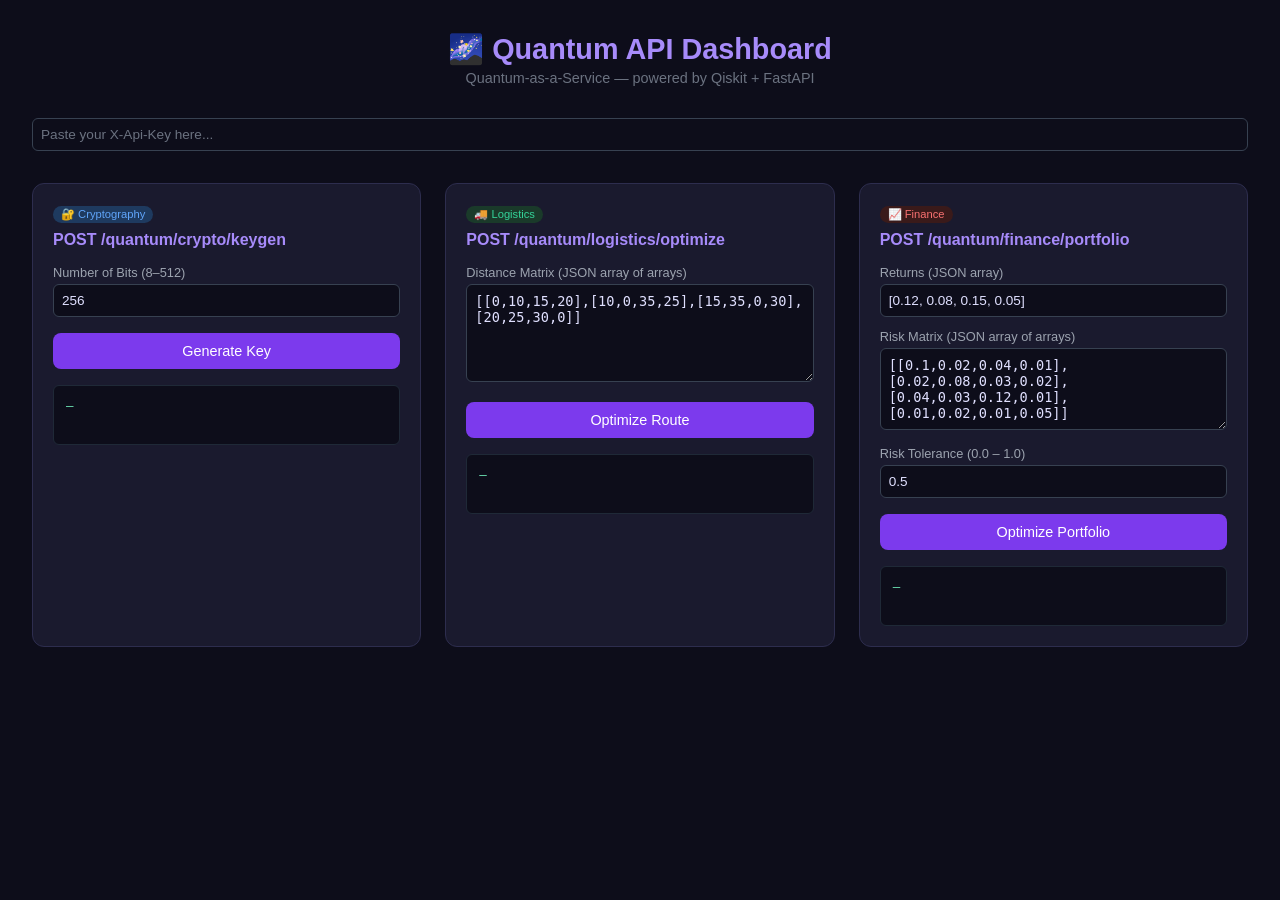
==== frontend/index.html @ 2da03dc3 "Initial commit: Quantum-as-a-Service API" ====
<!DOCTYPE html>
<html lang="en">
<head>
  <meta charset="UTF-8" />
  <meta name="viewport" content="width=device-width, initial-scale=1.0"/>
  <title>Quantum API Dashboard</title>
  <style>
    * { box-sizing: border-box; margin: 0; padding: 0; }
    body { font-family: 'Segoe UI', sans-serif; background: #0d0d1a; color: #e0e0ff; min-height: 100vh; padding: 2rem; }
    h1 { text-align: center; color: #a78bfa; margin-bottom: 0.25rem; font-size: 1.8rem; }
    p.subtitle { text-align: center; color: #6b7280; margin-bottom: 2rem; font-size: 0.9rem; }
    .api-bar { display: flex; gap: 0.5rem; margin-bottom: 2rem; }
    .api-bar input { flex: 1; padding: 0.6rem 1rem; border-radius: 8px; border: 1px solid #374151; background: #1a1a2e; color: #e0e0ff; font-size: 0.9rem; }
    .api-bar input::placeholder { color: #6b7280; }
    .grid { display: grid; grid-template-columns: repeat(auto-fit, minmax(300px, 1fr)); gap: 1.5rem; }
    .card { background: #1a1a2e; border: 1px solid #2d2d4e; border-radius: 12px; padding: 1.25rem; }
    .card h2 { font-size: 1rem; color: #a78bfa; margin-bottom: 1rem; }
    label { display: block; font-size: 0.8rem; color: #9ca3af; margin-bottom: 0.25rem; margin-top: 0.75rem; }
    input[type="number"], input[type="text"], textarea { width: 100%; padding: 0.5rem; border-radius: 6px; border: 1px solid #374151; background: #0d0d1a; color: #e0e0ff; font-size: 0.85rem; }
    textarea { resize: vertical; font-family: monospace; }
    button { margin-top: 1rem; width: 100%; padding: 0.6rem; border-radius: 8px; border: none; background: #7c3aed; color: white; font-size: 0.9rem; cursor: pointer; transition: background 0.2s; }
    button:hover { background: #6d28d9; }
    button:disabled { background: #374151; cursor: not-allowed; }
    .result { margin-top: 1rem; background: #0d0d1a; border-radius: 6px; padding: 0.75rem; font-family: monospace; font-size: 0.78rem; color: #6ee7b7; white-space: pre-wrap; word-break: break-all; min-height: 60px; border: 1px solid #1f2937; }
    .error { color: #f87171; }
    .tag { display: inline-block; font-size: 0.7rem; padding: 0.15rem 0.5rem; border-radius: 999px; margin-bottom: 0.5rem; }
    .tag-crypto { background: #1e3a5f; color: #60a5fa; }
    .tag-logistics { background: #1a3a2a; color: #34d399; }
    .tag-finance { background: #3a1a1a; color: #f87171; }
  </style>
</head>
<body>
  <h1>🌌 Quantum API Dashboard</h1>
  <p class="subtitle">Quantum-as-a-Service — powered by Qiskit + FastAPI</p>

  <div class="api-bar">
    <input id="apiKey" type="text" placeholder="Paste your X-Api-Key here..." />
  </div>

  <div class="grid">

    <!-- Crypto -->
    <div class="card">
      <span class="tag tag-crypto">🔐 Cryptography</span>
      <h2>POST /quantum/crypto/keygen</h2>
      <label>Number of Bits (8–512)</label>
      <input id="numBits" type="number" value="256" min="8" max="512" step="8" />
      <button onclick="keygen(event)">Generate Key</button>
      <div class="result" id="keygenResult">—</div>
    </div>

    <!-- Logistics -->
    <div class="card">
      <span class="tag tag-logistics">🚚 Logistics</span>
      <h2>POST /quantum/logistics/optimize</h2>
      <label>Distance Matrix (JSON array of arrays)</label>
      <textarea id="distances" rows="5">[[0,10,15,20],[10,0,35,25],[15,35,0,30],[20,25,30,0]]</textarea>
      <button onclick="optimize(event)">Optimize Route</button>
      <div class="result" id="logisticsResult">—</div>
    </div>

    <!-- Finance -->
    <div class="card">
      <span class="tag tag-finance">📈 Finance</span>
      <h2>POST /quantum/finance/portfolio</h2>
      <label>Returns (JSON array)</label>
      <input id="returns" type="text" value="[0.12, 0.08, 0.15, 0.05]" />
      <label>Risk Matrix (JSON array of arrays)</label>
      <textarea id="riskMatrix" rows="4">[[0.1,0.02,0.04,0.01],[0.02,0.08,0.03,0.02],[0.04,0.03,0.12,0.01],[0.01,0.02,0.01,0.05]]</textarea>
      <label>Risk Tolerance (0.0 – 1.0)</label>
      <input id="riskTolerance" type="number" value="0.5" min="0" max="1" step="0.1" />
      <button onclick="portfolio(event)">Optimize Portfolio</button>
      <div class="result" id="financeResult">—</div>
    </div>

  </div>

  <script>
    const BASE = 'http://127.0.0.1:8000';

    function getKey() {
      const k = document.getElementById('apiKey').value.trim();
      if (!k) { alert('Paste your X-Api-Key first.'); return null; }
      return k;
    }

    function show(id, data, isError = false) {
      const el = document.getElementById(id);
      el.textContent = JSON.stringify(data, null, 2);
      el.className = 'result' + (isError ? ' error' : '');
    }

    async function call(endpoint, body, resultId, btn) {
      const key = getKey(); if (!key) return;
      btn.disabled = true;
      try {
        const res = await fetch(BASE + endpoint, {
          method: 'POST',
          headers: { 'Content-Type': 'application/json', 'X-Api-Key': key },
          body: JSON.stringify(body)
        });
        const data = await res.json();
        show(resultId, data, !res.ok);
      } catch (e) {
        show(resultId, { error: e.message }, true);
      } finally { btn.disabled = false; }
    }

    function keygen(e) {
      call('/quantum/crypto/keygen', { num_bits: parseInt(document.getElementById('numBits').value) }, 'keygenResult', e.target);
    }

    function optimize(e) {
      try {
        call('/quantum/logistics/optimize', { distances: JSON.parse(document.getElementById('distances').value) }, 'logisticsResult', e.target);
      } catch { show('logisticsResult', { error: 'Invalid JSON in distance matrix.' }, true); }
    }

    function portfolio(e) {
      try {
        call('/quantum/finance/portfolio', {
          returns: JSON.parse(document.getElementById('returns').value),
          risk_matrix: JSON.parse(document.getElementById('riskMatrix').value),
          risk_tolerance: parseFloat(document.getElementById('riskTolerance').value)
        }, 'financeResult', e.target);
      } catch { show('financeResult', { error: 'Invalid JSON input.' }, true); }
    }
  </script>
</body>
</html>
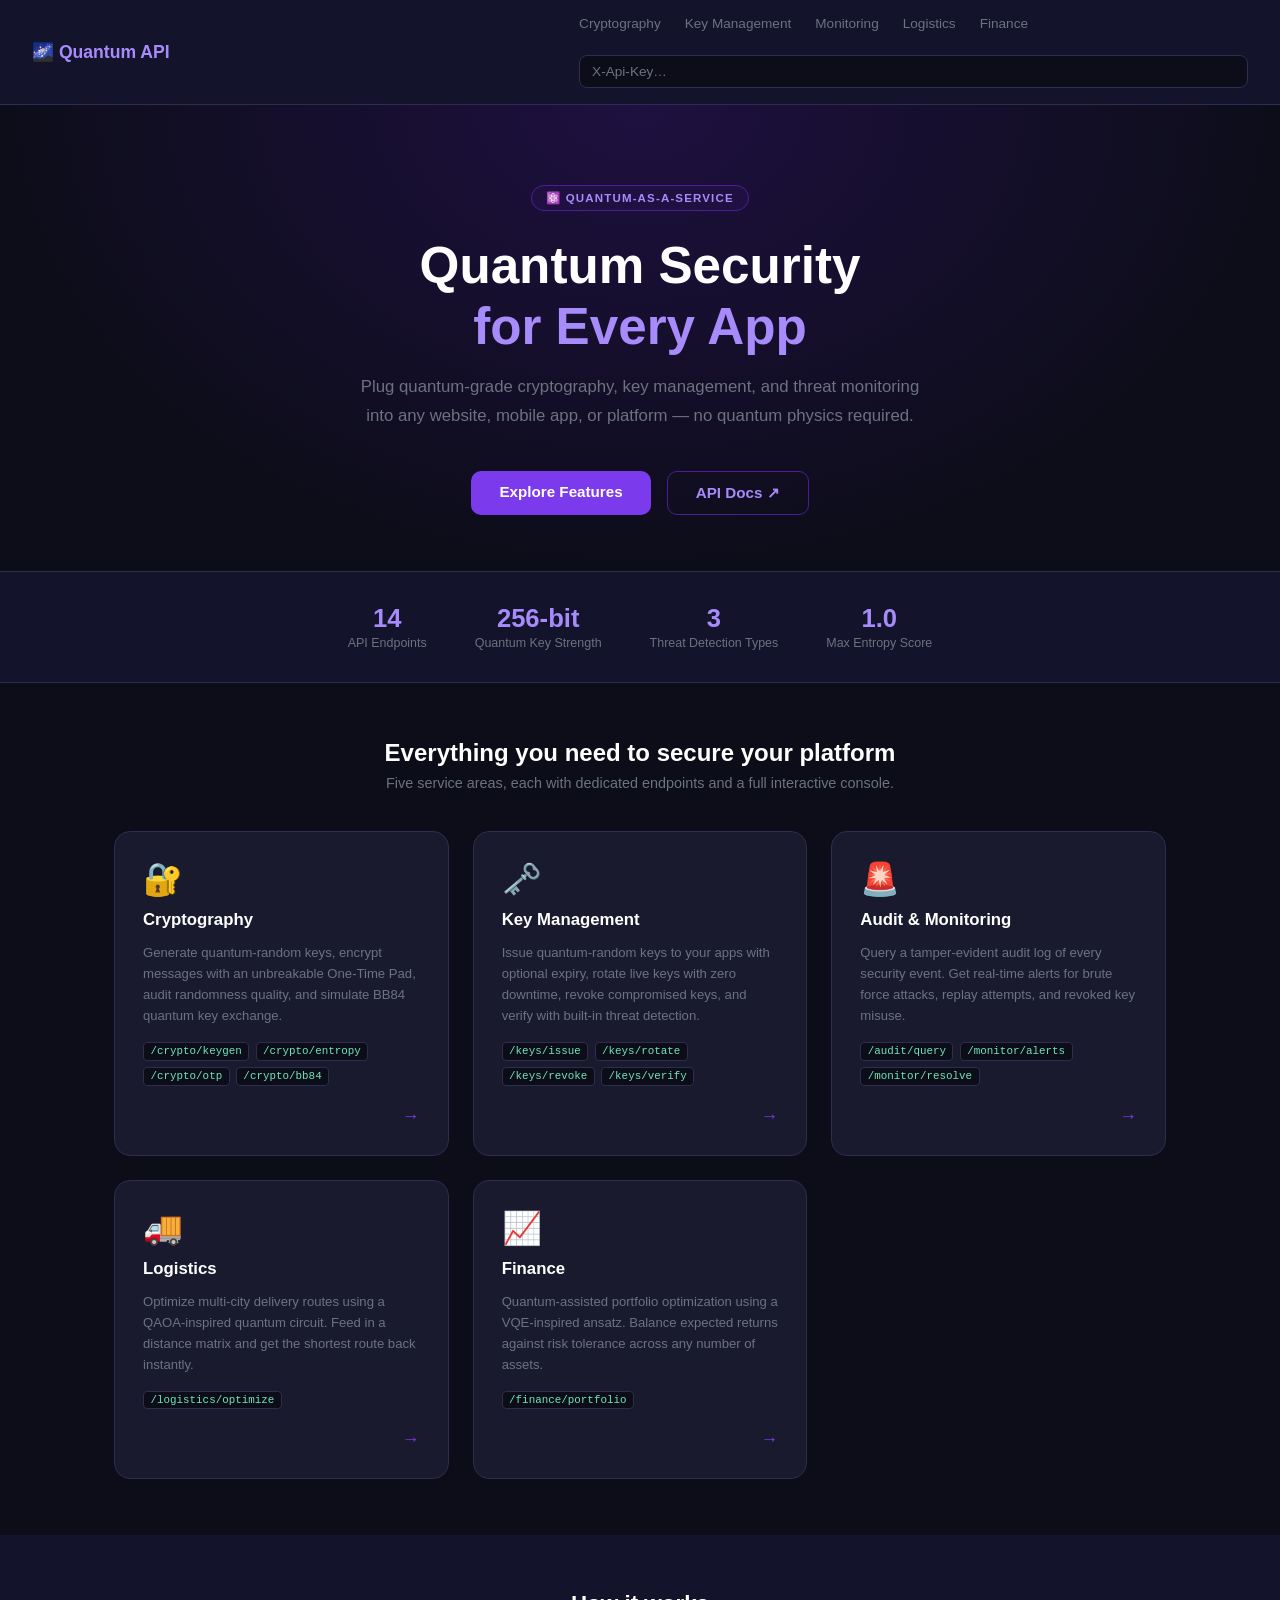
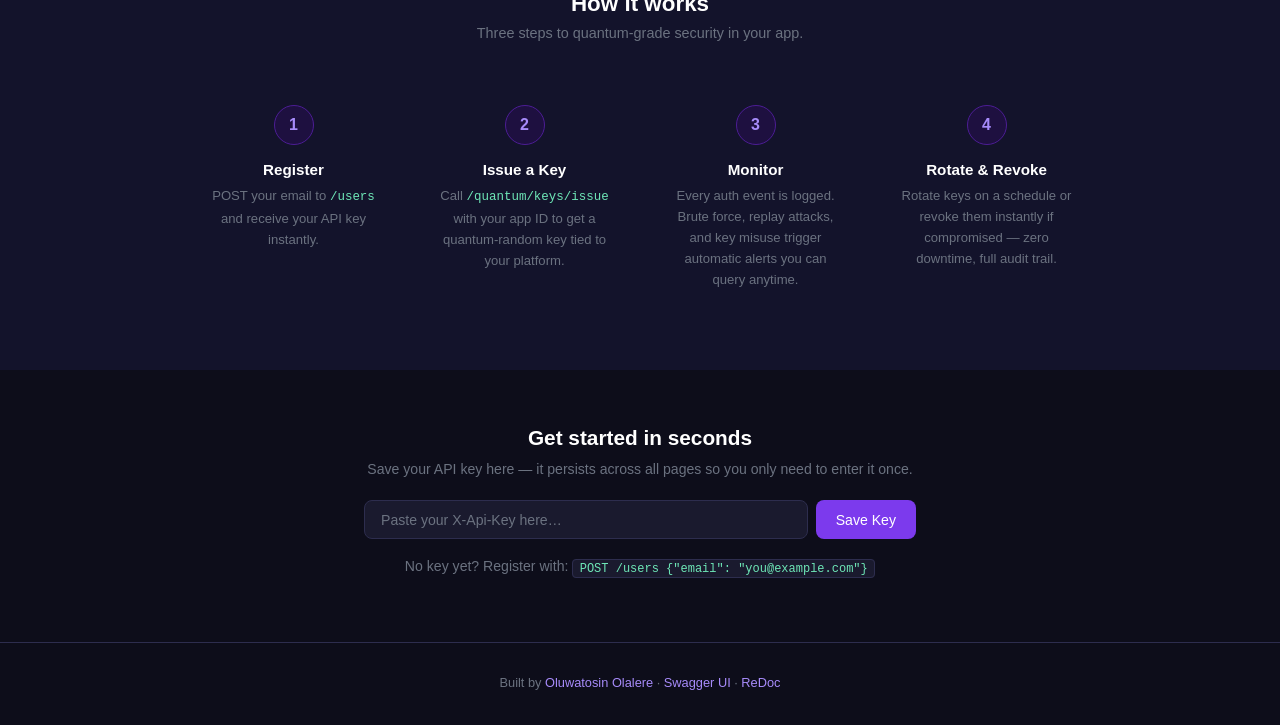
==== commit 3d211b73: "feat: cybersecurity layer, key management, threat monitoring, multi-page frontend, algorithm docs" ====
--- a/frontend/index.html
+++ b/frontend/index.html
@@ -3,128 +3,342 @@
 <head>
   <meta charset="UTF-8" />
   <meta name="viewport" content="width=device-width, initial-scale=1.0"/>
-  <title>Quantum API Dashboard</title>
+  <title>Quantum API — QaaS Platform</title>
+  <link rel="stylesheet" href="shared.css" />
   <style>
-    * { box-sizing: border-box; margin: 0; padding: 0; }
-    body { font-family: 'Segoe UI', sans-serif; background: #0d0d1a; color: #e0e0ff; min-height: 100vh; padding: 2rem; }
-    h1 { text-align: center; color: #a78bfa; margin-bottom: 0.25rem; font-size: 1.8rem; }
-    p.subtitle { text-align: center; color: #6b7280; margin-bottom: 2rem; font-size: 0.9rem; }
-    .api-bar { display: flex; gap: 0.5rem; margin-bottom: 2rem; }
-    .api-bar input { flex: 1; padding: 0.6rem 1rem; border-radius: 8px; border: 1px solid #374151; background: #1a1a2e; color: #e0e0ff; font-size: 0.9rem; }
-    .api-bar input::placeholder { color: #6b7280; }
-    .grid { display: grid; grid-template-columns: repeat(auto-fit, minmax(300px, 1fr)); gap: 1.5rem; }
-    .card { background: #1a1a2e; border: 1px solid #2d2d4e; border-radius: 12px; padding: 1.25rem; }
-    .card h2 { font-size: 1rem; color: #a78bfa; margin-bottom: 1rem; }
-    label { display: block; font-size: 0.8rem; color: #9ca3af; margin-bottom: 0.25rem; margin-top: 0.75rem; }
-    input[type="number"], input[type="text"], textarea { width: 100%; padding: 0.5rem; border-radius: 6px; border: 1px solid #374151; background: #0d0d1a; color: #e0e0ff; font-size: 0.85rem; }
-    textarea { resize: vertical; font-family: monospace; }
-    button { margin-top: 1rem; width: 100%; padding: 0.6rem; border-radius: 8px; border: none; background: #7c3aed; color: white; font-size: 0.9rem; cursor: pointer; transition: background 0.2s; }
-    button:hover { background: #6d28d9; }
-    button:disabled { background: #374151; cursor: not-allowed; }
-    .result { margin-top: 1rem; background: #0d0d1a; border-radius: 6px; padding: 0.75rem; font-family: monospace; font-size: 0.78rem; color: #6ee7b7; white-space: pre-wrap; word-break: break-all; min-height: 60px; border: 1px solid #1f2937; }
-    .error { color: #f87171; }
-    .tag { display: inline-block; font-size: 0.7rem; padding: 0.15rem 0.5rem; border-radius: 999px; margin-bottom: 0.5rem; }
-    .tag-crypto { background: #1e3a5f; color: #60a5fa; }
-    .tag-logistics { background: #1a3a2a; color: #34d399; }
-    .tag-finance { background: #3a1a1a; color: #f87171; }
+    /* ── HERO ── */
+    .hero {
+      text-align: center;
+      padding: 5rem 1.5rem 3.5rem;
+      background: radial-gradient(ellipse at 50% 0%, #1e1040 0%, var(--bg) 70%);
+    }
+    .hero-badge {
+      display: inline-block;
+      font-size: 0.72rem;
+      font-weight: 600;
+      letter-spacing: 0.1em;
+      text-transform: uppercase;
+      background: #1e1040;
+      border: 1px solid #4c1d95;
+      color: #a78bfa;
+      padding: 0.3rem 0.9rem;
+      border-radius: 999px;
+      margin-bottom: 1.5rem;
+    }
+    .hero h1 {
+      font-size: clamp(2rem, 5vw, 3.2rem);
+      color: #fff;
+      line-height: 1.2;
+      margin-bottom: 1rem;
+    }
+    .hero h1 span { color: #a78bfa; }
+    .hero p {
+      color: var(--muted);
+      font-size: 1.05rem;
+      max-width: 560px;
+      margin: 0 auto 2.5rem;
+      line-height: 1.7;
+    }
+    .hero-actions { display: flex; gap: 1rem; justify-content: center; flex-wrap: wrap; }
+    .btn-hero {
+      padding: 0.75rem 1.75rem;
+      border-radius: 10px;
+      font-size: 0.95rem;
+      font-weight: 600;
+      cursor: pointer;
+      text-decoration: none;
+      transition: all 0.2s;
+      border: none;
+    }
+    .btn-hero-primary { background: var(--purple); color: #fff; }
+    .btn-hero-primary:hover { background: var(--purple-h); transform: translateY(-1px); }
+    .btn-hero-outline { background: transparent; color: #a78bfa; border: 1px solid #4c1d95; }
+    .btn-hero-outline:hover { background: #1e1040; }
+
+    /* ── STATS BAR ── */
+    .stats {
+      display: flex;
+      justify-content: center;
+      gap: 3rem;
+      flex-wrap: wrap;
+      padding: 2rem 1.5rem;
+      border-top: 1px solid var(--border);
+      border-bottom: 1px solid var(--border);
+      background: var(--surface);
+    }
+    .stat-item { text-align: center; }
+    .stat-item .num { font-size: 1.6rem; font-weight: 700; color: #a78bfa; }
+    .stat-item .lbl { font-size: 0.78rem; color: var(--muted); margin-top: 0.2rem; }
+
+    /* ── SERVICES GRID ── */
+    .services { max-width: 1100px; margin: 0 auto; padding: 3.5rem 1.5rem; }
+    .services > h2 { text-align: center; font-size: 1.5rem; color: #fff; margin-bottom: 0.5rem; }
+    .services > p  { text-align: center; color: var(--muted); font-size: 0.9rem; margin-bottom: 2.5rem; }
+    .service-grid  { display: grid; grid-template-columns: repeat(auto-fit, minmax(280px, 1fr)); gap: 1.5rem; }
+
+    .service-card {
+      background: var(--card);
+      border: 1px solid var(--border);
+      border-radius: 16px;
+      padding: 1.75rem;
+      text-decoration: none;
+      color: inherit;
+      display: flex;
+      flex-direction: column;
+      gap: 0.75rem;
+      transition: border-color 0.2s, transform 0.2s, box-shadow 0.2s;
+      position: relative;
+      overflow: hidden;
+    }
+    .service-card::before {
+      content: '';
+      position: absolute;
+      inset: 0;
+      border-radius: 16px;
+      opacity: 0;
+      transition: opacity 0.2s;
+    }
+    .service-card:hover { transform: translateY(-3px); box-shadow: 0 8px 32px rgba(124,58,237,0.15); border-color: #4c1d95; }
+    .service-card:hover::before { opacity: 1; }
+
+    .service-icon { font-size: 2rem; }
+    .service-card h3 { font-size: 1.05rem; color: #fff; }
+    .service-card p  { font-size: 0.82rem; color: var(--muted); line-height: 1.6; flex: 1; }
+    .service-endpoints { display: flex; flex-wrap: wrap; gap: 0.4rem; margin-top: 0.25rem; }
+    .ep {
+      font-family: monospace;
+      font-size: 0.68rem;
+      background: var(--bg);
+      border: 1px solid var(--border);
+      border-radius: 4px;
+      padding: 0.15rem 0.4rem;
+      color: var(--green);
+    }
+    .service-arrow {
+      align-self: flex-end;
+      color: var(--purple);
+      font-size: 1.1rem;
+      margin-top: 0.5rem;
+    }
+
+    /* ── HOW IT WORKS ── */
+    .how { background: var(--surface); padding: 3.5rem 1.5rem; }
+    .how-inner { max-width: 900px; margin: 0 auto; }
+    .how h2 { text-align: center; font-size: 1.4rem; color: #fff; margin-bottom: 0.5rem; }
+    .how > .how-inner > p { text-align: center; color: var(--muted); font-size: 0.9rem; margin-bottom: 2.5rem; }
+    .steps { display: grid; grid-template-columns: repeat(auto-fit, minmax(200px, 1fr)); gap: 1.5rem; }
+    .step { text-align: center; padding: 1.5rem 1rem; }
+    .step-num {
+      width: 40px; height: 40px;
+      border-radius: 50%;
+      background: #1e1040;
+      border: 1px solid #4c1d95;
+      color: #a78bfa;
+      font-weight: 700;
+      font-size: 1rem;
+      display: flex; align-items: center; justify-content: center;
+      margin: 0 auto 1rem;
+    }
+    .step h4 { color: #fff; font-size: 0.95rem; margin-bottom: 0.4rem; }
+    .step p  { color: var(--muted); font-size: 0.82rem; line-height: 1.6; }
+
+    /* ── API KEY SECTION ── */
+    .apikey-section {
+      max-width: 600px;
+      margin: 3.5rem auto;
+      padding: 0 1.5rem;
+      text-align: center;
+    }
+    .apikey-section h2 { font-size: 1.3rem; color: #fff; margin-bottom: 0.5rem; }
+    .apikey-section p  { color: var(--muted); font-size: 0.88rem; margin-bottom: 1.25rem; line-height: 1.6; }
+    .apikey-row { display: flex; gap: 0.5rem; }
+    .apikey-row input {
+      flex: 1;
+      padding: 0.65rem 1rem;
+      border-radius: 8px;
+      border: 1px solid var(--border);
+      background: var(--card);
+      color: var(--text);
+      font-size: 0.88rem;
+    }
+    .apikey-row input::placeholder { color: var(--muted); }
+    .apikey-row button {
+      padding: 0.65rem 1.25rem;
+      border-radius: 8px;
+      border: none;
+      background: var(--purple);
+      color: #fff;
+      font-size: 0.88rem;
+      cursor: pointer;
+      white-space: nowrap;
+    }
+    .apikey-row button:hover { background: var(--purple-h); }
+    .register-hint {
+      margin-top: 1rem;
+      font-size: 0.78rem;
+      color: var(--muted);
+    }
+    .register-hint code {
+      background: var(--card);
+      border: 1px solid var(--border);
+      border-radius: 4px;
+      padding: 0.1rem 0.4rem;
+      font-size: 0.75rem;
+      color: var(--green);
+    }
   </style>
 </head>
 <body>
-  <h1>🌌 Quantum API Dashboard</h1>
-  <p class="subtitle">Quantum-as-a-Service — powered by Qiskit + FastAPI</p>
-
-  <div class="api-bar">
-    <input id="apiKey" type="text" placeholder="Paste your X-Api-Key here..." />
+
+  <nav>
+    <a class="logo" href="index.html">🌌 Quantum API</a>
+    <div class="nav-links">
+      <a href="crypto.html">Cryptography</a>
+      <a href="keys.html">Key Management</a>
+      <a href="monitor.html">Monitoring</a>
+      <a href="logistics.html">Logistics</a>
+      <a href="finance.html">Finance</a>
+      <input class="key-input" type="text" placeholder="X-Api-Key…" />
+    </div>
+  </nav>
+
+  <!-- HERO -->
+  <section class="hero">
+    <div class="hero-badge">⚛️ Quantum-as-a-Service</div>
+    <h1>Quantum Security<br/><span>for Every App</span></h1>
+    <p>Plug quantum-grade cryptography, key management, and threat monitoring into any website, mobile app, or platform — no quantum physics required.</p>
+    <div class="hero-actions">
+      <a class="btn-hero btn-hero-primary" href="crypto.html">Explore Features</a>
+      <a class="btn-hero btn-hero-outline" href="http://127.0.0.1:8000/docs" target="_blank">API Docs ↗</a>
+    </div>
+  </section>
+
+  <!-- STATS -->
+  <div class="stats">
+    <div class="stat-item"><div class="num">14</div><div class="lbl">API Endpoints</div></div>
+    <div class="stat-item"><div class="num">256-bit</div><div class="lbl">Quantum Key Strength</div></div>
+    <div class="stat-item"><div class="num">3</div><div class="lbl">Threat Detection Types</div></div>
+    <div class="stat-item"><div class="num">1.0</div><div class="lbl">Max Entropy Score</div></div>
   </div>
 
-  <div class="grid">
-
-    <!-- Crypto -->
-    <div class="card">
-      <span class="tag tag-crypto">🔐 Cryptography</span>
-      <h2>POST /quantum/crypto/keygen</h2>
-      <label>Number of Bits (8–512)</label>
-      <input id="numBits" type="number" value="256" min="8" max="512" step="8" />
-      <button onclick="keygen(event)">Generate Key</button>
-      <div class="result" id="keygenResult">—</div>
-    </div>
-
-    <!-- Logistics -->
-    <div class="card">
-      <span class="tag tag-logistics">🚚 Logistics</span>
-      <h2>POST /quantum/logistics/optimize</h2>
-      <label>Distance Matrix (JSON array of arrays)</label>
-      <textarea id="distances" rows="5">[[0,10,15,20],[10,0,35,25],[15,35,0,30],[20,25,30,0]]</textarea>
-      <button onclick="optimize(event)">Optimize Route</button>
-      <div class="result" id="logisticsResult">—</div>
-    </div>
-
-    <!-- Finance -->
-    <div class="card">
-      <span class="tag tag-finance">📈 Finance</span>
-      <h2>POST /quantum/finance/portfolio</h2>
-      <label>Returns (JSON array)</label>
-      <input id="returns" type="text" value="[0.12, 0.08, 0.15, 0.05]" />
-      <label>Risk Matrix (JSON array of arrays)</label>
-      <textarea id="riskMatrix" rows="4">[[0.1,0.02,0.04,0.01],[0.02,0.08,0.03,0.02],[0.04,0.03,0.12,0.01],[0.01,0.02,0.01,0.05]]</textarea>
-      <label>Risk Tolerance (0.0 – 1.0)</label>
-      <input id="riskTolerance" type="number" value="0.5" min="0" max="1" step="0.1" />
-      <button onclick="portfolio(event)">Optimize Portfolio</button>
-      <div class="result" id="financeResult">—</div>
-    </div>
-
-  </div>
-
-  <script>
-    const BASE = 'http://127.0.0.1:8000';
-
-    function getKey() {
-      const k = document.getElementById('apiKey').value.trim();
-      if (!k) { alert('Paste your X-Api-Key first.'); return null; }
-      return k;
-    }
-
-    function show(id, data, isError = false) {
-      const el = document.getElementById(id);
-      el.textContent = JSON.stringify(data, null, 2);
-      el.className = 'result' + (isError ? ' error' : '');
-    }
-
-    async function call(endpoint, body, resultId, btn) {
-      const key = getKey(); if (!key) return;
-      btn.disabled = true;
-      try {
-        const res = await fetch(BASE + endpoint, {
-          method: 'POST',
-          headers: { 'Content-Type': 'application/json', 'X-Api-Key': key },
-          body: JSON.stringify(body)
-        });
-        const data = await res.json();
-        show(resultId, data, !res.ok);
-      } catch (e) {
-        show(resultId, { error: e.message }, true);
-      } finally { btn.disabled = false; }
-    }
-
-    function keygen(e) {
-      call('/quantum/crypto/keygen', { num_bits: parseInt(document.getElementById('numBits').value) }, 'keygenResult', e.target);
-    }
-
-    function optimize(e) {
-      try {
-        call('/quantum/logistics/optimize', { distances: JSON.parse(document.getElementById('distances').value) }, 'logisticsResult', e.target);
-      } catch { show('logisticsResult', { error: 'Invalid JSON in distance matrix.' }, true); }
-    }
-
-    function portfolio(e) {
-      try {
-        call('/quantum/finance/portfolio', {
-          returns: JSON.parse(document.getElementById('returns').value),
-          risk_matrix: JSON.parse(document.getElementById('riskMatrix').value),
-          risk_tolerance: parseFloat(document.getElementById('riskTolerance').value)
-        }, 'financeResult', e.target);
-      } catch { show('financeResult', { error: 'Invalid JSON input.' }, true); }
-    }
-  </script>
+  <!-- SERVICES -->
+  <section class="services">
+    <h2>Everything you need to secure your platform</h2>
+    <p>Five service areas, each with dedicated endpoints and a full interactive console.</p>
+
+    <div class="service-grid">
+
+      <a class="service-card" href="crypto.html">
+        <div class="service-icon">🔐</div>
+        <h3>Cryptography</h3>
+        <p>Generate quantum-random keys, encrypt messages with an unbreakable One-Time Pad, audit randomness quality, and simulate BB84 quantum key exchange.</p>
+        <div class="service-endpoints">
+          <span class="ep">/crypto/keygen</span>
+          <span class="ep">/crypto/entropy</span>
+          <span class="ep">/crypto/otp</span>
+          <span class="ep">/crypto/bb84</span>
+        </div>
+        <div class="service-arrow">→</div>
+      </a>
+
+      <a class="service-card" href="keys.html">
+        <div class="service-icon">🗝️</div>
+        <h3>Key Management</h3>
+        <p>Issue quantum-random keys to your apps with optional expiry, rotate live keys with zero downtime, revoke compromised keys, and verify with built-in threat detection.</p>
+        <div class="service-endpoints">
+          <span class="ep">/keys/issue</span>
+          <span class="ep">/keys/rotate</span>
+          <span class="ep">/keys/revoke</span>
+          <span class="ep">/keys/verify</span>
+        </div>
+        <div class="service-arrow">→</div>
+      </a>
+
+      <a class="service-card" href="monitor.html">
+        <div class="service-icon">🚨</div>
+        <h3>Audit & Monitoring</h3>
+        <p>Query a tamper-evident audit log of every security event. Get real-time alerts for brute force attacks, replay attempts, and revoked key misuse.</p>
+        <div class="service-endpoints">
+          <span class="ep">/audit/query</span>
+          <span class="ep">/monitor/alerts</span>
+          <span class="ep">/monitor/resolve</span>
+        </div>
+        <div class="service-arrow">→</div>
+      </a>
+
+      <a class="service-card" href="logistics.html">
+        <div class="service-icon">🚚</div>
+        <h3>Logistics</h3>
+        <p>Optimize multi-city delivery routes using a QAOA-inspired quantum circuit. Feed in a distance matrix and get the shortest route back instantly.</p>
+        <div class="service-endpoints">
+          <span class="ep">/logistics/optimize</span>
+        </div>
+        <div class="service-arrow">→</div>
+      </a>
+
+      <a class="service-card" href="finance.html">
+        <div class="service-icon">📈</div>
+        <h3>Finance</h3>
+        <p>Quantum-assisted portfolio optimization using a VQE-inspired ansatz. Balance expected returns against risk tolerance across any number of assets.</p>
+        <div class="service-endpoints">
+          <span class="ep">/finance/portfolio</span>
+        </div>
+        <div class="service-arrow">→</div>
+      </a>
+
+    </div>
+  </section>
+
+  <!-- HOW IT WORKS -->
+  <section class="how">
+    <div class="how-inner">
+      <h2>How it works</h2>
+      <p>Three steps to quantum-grade security in your app.</p>
+      <div class="steps">
+        <div class="step">
+          <div class="step-num">1</div>
+          <h4>Register</h4>
+          <p>POST your email to <code style="color:var(--green);font-size:0.78rem">/users</code> and receive your API key instantly.</p>
+        </div>
+        <div class="step">
+          <div class="step-num">2</div>
+          <h4>Issue a Key</h4>
+          <p>Call <code style="color:var(--green);font-size:0.78rem">/quantum/keys/issue</code> with your app ID to get a quantum-random key tied to your platform.</p>
+        </div>
+        <div class="step">
+          <div class="step-num">3</div>
+          <h4>Monitor</h4>
+          <p>Every auth event is logged. Brute force, replay attacks, and key misuse trigger automatic alerts you can query anytime.</p>
+        </div>
+        <div class="step">
+          <div class="step-num">4</div>
+          <h4>Rotate & Revoke</h4>
+          <p>Rotate keys on a schedule or revoke them instantly if compromised — zero downtime, full audit trail.</p>
+        </div>
+      </div>
+    </div>
+  </section>
+
+  <!-- API KEY -->
+  <section class="apikey-section">
+    <h2>Get started in seconds</h2>
+    <p>Save your API key here — it persists across all pages so you only need to enter it once.</p>
+    <div class="apikey-row">
+      <input class="key-input" type="text" placeholder="Paste your X-Api-Key here…" />
+      <button onclick="saveKey(document.querySelector('.key-input').value); alert('Key saved!')">Save Key</button>
+    </div>
+    <p class="register-hint">
+      No key yet? Register with:
+      <code>POST /users {"email": "you@example.com"}</code>
+    </p>
+  </section>
+
+  <footer>
+    Built by <a href="https://github.com/olo-lade" target="_blank">Oluwatosin Olalere</a> ·
+    <a href="http://127.0.0.1:8000/docs" target="_blank">Swagger UI</a> ·
+    <a href="http://127.0.0.1:8000/redoc" target="_blank">ReDoc</a>
+  </footer>
+
+  <script src="shared.js"></script>
 </body>
 </html>
--- a/frontend/shared.css
+++ b/frontend/shared.css
@@ -0,0 +1,192 @@
+/* shared.css — Quantum API Dashboard */
+*, *::before, *::after { box-sizing: border-box; margin: 0; padding: 0; }
+
+:root {
+  --bg:        #0d0d1a;
+  --surface:   #13132b;
+  --card:      #1a1a2e;
+  --border:    #2d2d4e;
+  --purple:    #7c3aed;
+  --purple-h:  #6d28d9;
+  --text:      #e0e0ff;
+  --muted:     #6b7280;
+  --green:     #6ee7b7;
+  --red:       #f87171;
+  --blue:      #60a5fa;
+  --sky:       #38bdf8;
+  --pink:      #c084fc;
+}
+
+body {
+  font-family: 'Segoe UI', sans-serif;
+  background: var(--bg);
+  color: var(--text);
+  min-height: 100vh;
+}
+
+/* ── NAV ─────────────────────────────────────────────────────── */
+nav {
+  display: flex;
+  align-items: center;
+  justify-content: space-between;
+  padding: 1rem 2rem;
+  background: var(--surface);
+  border-bottom: 1px solid var(--border);
+  position: sticky;
+  top: 0;
+  z-index: 100;
+}
+nav .logo { color: #a78bfa; font-weight: 700; font-size: 1.1rem; text-decoration: none; }
+nav .nav-links { display: flex; gap: 1.5rem; align-items: center; flex-wrap: wrap; }
+nav .nav-links a {
+  color: var(--muted);
+  text-decoration: none;
+  font-size: 0.85rem;
+  transition: color 0.2s;
+}
+nav .nav-links a:hover, nav .nav-links a.active { color: #a78bfa; }
+nav .key-input {
+  padding: 0.4rem 0.8rem;
+  border-radius: 6px;
+  border: 1px solid var(--border);
+  background: var(--bg);
+  color: var(--text);
+  font-size: 0.8rem;
+  width: 220px;
+}
+nav .key-input::placeholder { color: var(--muted); }
+
+/* ── PAGE WRAPPER ────────────────────────────────────────────── */
+.page { max-width: 1100px; margin: 0 auto; padding: 2.5rem 1.5rem; }
+
+/* ── PAGE HEADER ─────────────────────────────────────────────── */
+.page-header { margin-bottom: 2rem; }
+.page-header .tag {
+  display: inline-block;
+  font-size: 0.7rem;
+  padding: 0.2rem 0.6rem;
+  border-radius: 999px;
+  margin-bottom: 0.6rem;
+  font-weight: 600;
+  letter-spacing: 0.05em;
+  text-transform: uppercase;
+}
+.page-header h1 { font-size: 1.8rem; color: #a78bfa; margin-bottom: 0.4rem; }
+.page-header p  { color: var(--muted); font-size: 0.95rem; max-width: 600px; line-height: 1.6; }
+
+/* ── CARDS ───────────────────────────────────────────────────── */
+.grid { display: grid; grid-template-columns: repeat(auto-fit, minmax(320px, 1fr)); gap: 1.5rem; }
+.card {
+  background: var(--card);
+  border: 1px solid var(--border);
+  border-radius: 14px;
+  padding: 1.5rem;
+}
+.card-title { font-size: 0.95rem; color: #a78bfa; margin-bottom: 0.3rem; font-weight: 600; }
+.card-desc  { font-size: 0.8rem; color: var(--muted); margin-bottom: 1rem; line-height: 1.5; }
+.endpoint-badge {
+  display: inline-block;
+  font-family: monospace;
+  font-size: 0.75rem;
+  background: #0d0d1a;
+  border: 1px solid var(--border);
+  border-radius: 6px;
+  padding: 0.2rem 0.5rem;
+  color: var(--green);
+  margin-bottom: 1rem;
+}
+
+/* ── FORM ELEMENTS ───────────────────────────────────────────── */
+label { display: block; font-size: 0.78rem; color: var(--muted); margin: 0.75rem 0 0.25rem; }
+input[type="number"],
+input[type="text"],
+textarea,
+select {
+  width: 100%;
+  padding: 0.5rem 0.75rem;
+  border-radius: 8px;
+  border: 1px solid var(--border);
+  background: var(--bg);
+  color: var(--text);
+  font-size: 0.85rem;
+  outline: none;
+  transition: border-color 0.2s;
+}
+input:focus, textarea:focus, select:focus { border-color: var(--purple); }
+textarea { resize: vertical; font-family: monospace; }
+
+/* ── BUTTONS ─────────────────────────────────────────────────── */
+.btn {
+  margin-top: 1rem;
+  width: 100%;
+  padding: 0.65rem;
+  border-radius: 8px;
+  border: none;
+  background: var(--purple);
+  color: white;
+  font-size: 0.9rem;
+  cursor: pointer;
+  transition: background 0.2s, transform 0.1s;
+  font-weight: 500;
+}
+.btn:hover   { background: var(--purple-h); }
+.btn:active  { transform: scale(0.98); }
+.btn:disabled { background: #374151; cursor: not-allowed; }
+.btn-danger  { background: #991b1b; }
+.btn-danger:hover { background: #7f1d1d; }
+
+/* ── RESULT BOX ──────────────────────────────────────────────── */
+.result {
+  margin-top: 1rem;
+  background: var(--bg);
+  border-radius: 8px;
+  padding: 0.85rem;
+  font-family: monospace;
+  font-size: 0.78rem;
+  color: var(--green);
+  white-space: pre-wrap;
+  word-break: break-all;
+  min-height: 64px;
+  border: 1px solid var(--border);
+  line-height: 1.6;
+}
+.result.error { color: var(--red); }
+
+/* ── INFO BOX ────────────────────────────────────────────────── */
+.info-box {
+  background: #1a1a2e;
+  border-left: 3px solid var(--purple);
+  border-radius: 0 8px 8px 0;
+  padding: 0.85rem 1rem;
+  font-size: 0.82rem;
+  color: var(--muted);
+  margin-bottom: 1.5rem;
+  line-height: 1.6;
+}
+.info-box strong { color: var(--text); }
+
+/* ── TAG COLOURS ─────────────────────────────────────────────── */
+.tag-crypto   { background: #1e3a5f; color: var(--blue); }
+.tag-keys     { background: #1a2e3a; color: var(--sky); }
+.tag-monitor  { background: #2d1a3a; color: var(--pink); }
+.tag-audit    { background: #1a2d1a; color: #4ade80; }
+.tag-logistics{ background: #1a3a2a; color: #34d399; }
+.tag-finance  { background: #3a1a1a; color: var(--red); }
+
+/* ── DIVIDER ─────────────────────────────────────────────────── */
+.divider {
+  border: none;
+  border-top: 1px solid var(--border);
+  margin: 2.5rem 0;
+}
+
+/* ── FOOTER ──────────────────────────────────────────────────── */
+footer {
+  text-align: center;
+  padding: 2rem;
+  color: var(--muted);
+  font-size: 0.8rem;
+  border-top: 1px solid var(--border);
+  margin-top: 4rem;
+}
+footer a { color: #a78bfa; text-decoration: none; }
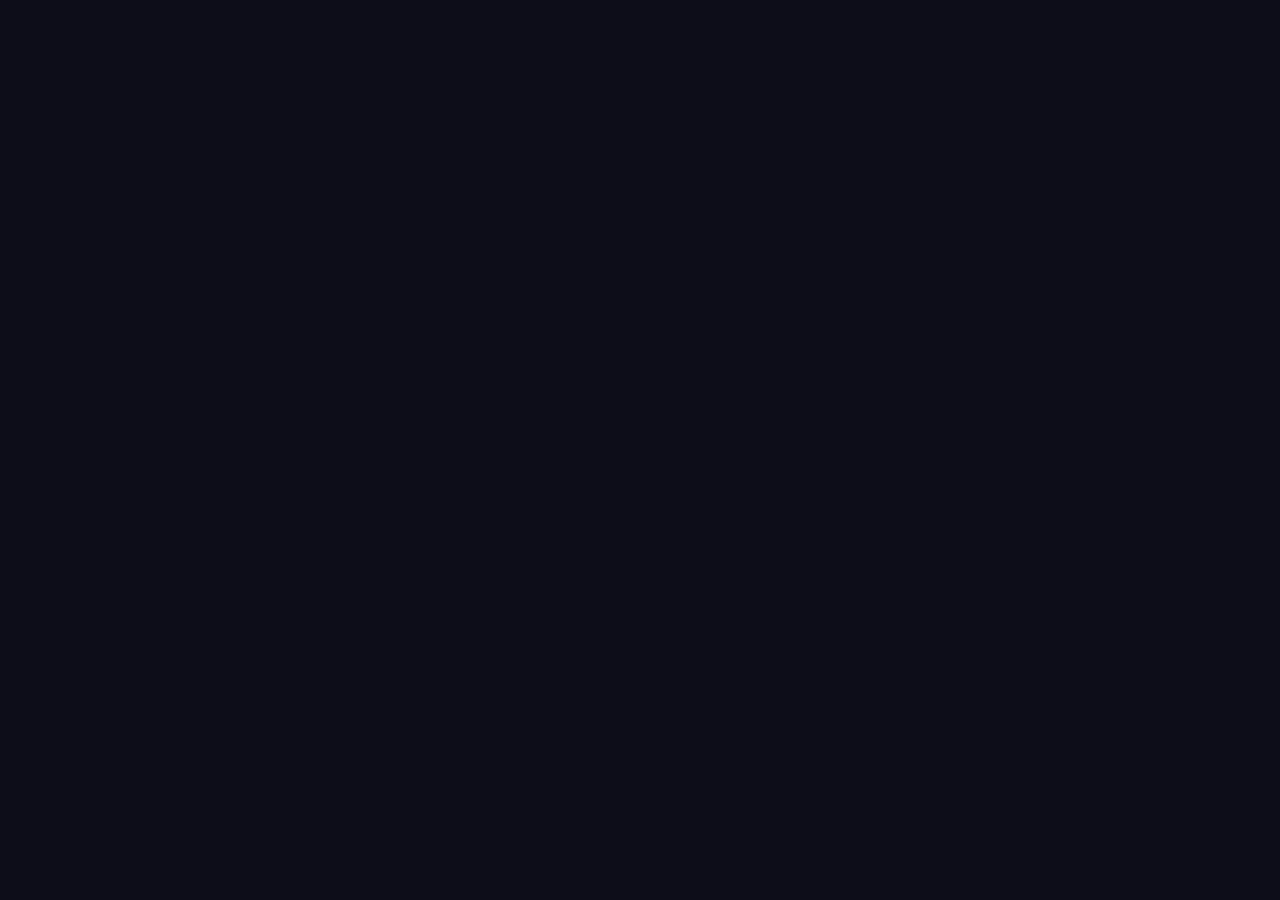
==== commit 18badc0f: "feat: live architecture diagram, DB model visual, API health bar on homepage" ====
--- a/frontend/index.html
+++ b/frontend/index.html
@@ -178,15 +178,149 @@
       font-size: 0.78rem;
       color: var(--muted);
     }
-    .register-hint code {
+    /* ── ARCHITECTURE DIAGRAM ── */
+    .arch-section { max-width: 900px; margin: 0 auto; padding: 3.5rem 1.5rem; }
+    .arch-section > h2 { text-align: center; font-size: 1.4rem; color: #fff; margin-bottom: 0.5rem; }
+    .arch-section > p  { text-align: center; color: var(--muted); font-size: 0.9rem; margin-bottom: 2.5rem; }
+    .arch-diagram {
+      background: var(--surface);
+      border: 1px solid var(--border);
+      border-radius: 16px;
+      padding: 2rem 1.5rem;
+      display: flex;
+      flex-direction: column;
+      align-items: center;
+      gap: 0;
+    }
+    .arch-layer {
+      width: 100%;
+      max-width: 620px;
       background: var(--card);
       border: 1px solid var(--border);
+      border-radius: 10px;
+      padding: 1rem 1.25rem;
+      text-align: center;
+      transition: border-color 0.2s, box-shadow 0.2s;
+      cursor: default;
+    }
+    .arch-layer:hover { border-color: #7c3aed; box-shadow: 0 0 20px rgba(124,58,237,0.2); }
+    .arch-layer .layer-title { font-size: 0.9rem; font-weight: 600; color: #fff; margin-bottom: 0.3rem; }
+    .arch-layer .layer-desc  { font-size: 0.75rem; color: var(--muted); line-height: 1.5; }
+    .arch-layer .layer-tags  { display: flex; flex-wrap: wrap; justify-content: center; gap: 0.4rem; margin-top: 0.5rem; }
+    .arch-layer .layer-tag {
+      font-size: 0.68rem;
+      padding: 0.15rem 0.5rem;
+      border-radius: 999px;
+      background: var(--bg);
+      border: 1px solid var(--border);
+      color: var(--green);
+    }
+    .arch-arrow {
+      display: flex;
+      flex-direction: column;
+      align-items: center;
+      gap: 0;
+      padding: 0.2rem 0;
+    }
+    .arch-arrow .arrow-line {
+      width: 2px;
+      height: 24px;
+      background: linear-gradient(to bottom, #4c1d95, #7c3aed);
+    }
+    .arch-arrow .arrow-label {
+      font-size: 0.65rem;
+      color: #7c3aed;
+      background: var(--bg);
+      padding: 0.1rem 0.4rem;
       border-radius: 4px;
-      padding: 0.1rem 0.4rem;
+      border: 1px solid #4c1d95;
+      white-space: nowrap;
+    }
+    .arch-arrow .arrow-tip {
+      width: 0; height: 0;
+      border-left: 5px solid transparent;
+      border-right: 5px solid transparent;
+      border-top: 7px solid #7c3aed;
+    }
+    /* layer accent colours */
+    .layer-client  { border-left: 3px solid #60a5fa; }
+    .layer-gateway { border-left: 3px solid #a78bfa; }
+    .layer-engine  { border-left: 3px solid #34d399; }
+    .layer-db      { border-left: 3px solid #f87171; }
+    .layer-qpu     { border-left: 3px solid #facc15; }
+
+    /* ── DB MODEL DIAGRAM ── */
+    .model-section { background: var(--surface); padding: 3.5rem 1.5rem; }
+    .model-inner   { max-width: 1100px; margin: 0 auto; }
+    .model-inner > h2 { text-align: center; font-size: 1.4rem; color: #fff; margin-bottom: 0.5rem; }
+    .model-inner > p  { text-align: center; color: var(--muted); font-size: 0.9rem; margin-bottom: 2.5rem; }
+    .model-grid {
+      display: grid;
+      grid-template-columns: repeat(auto-fit, minmax(240px, 1fr));
+      gap: 1.25rem;
+    }
+    .model-card {
+      background: var(--card);
+      border: 1px solid var(--border);
+      border-radius: 12px;
+      overflow: hidden;
+      transition: border-color 0.2s, transform 0.2s;
+    }
+    .model-card:hover { border-color: #7c3aed; transform: translateY(-2px); }
+    .model-header {
+      padding: 0.75rem 1rem;
+      font-size: 0.82rem;
+      font-weight: 700;
+      letter-spacing: 0.05em;
+      display: flex;
+      align-items: center;
+      gap: 0.5rem;
+    }
+    .model-header .model-icon { font-size: 1rem; }
+    .model-body { padding: 0 1rem 0.75rem; }
+    .model-field {
+      display: flex;
+      justify-content: space-between;
+      align-items: center;
+      padding: 0.3rem 0;
+      border-bottom: 1px solid #1f2937;
       font-size: 0.75rem;
-      color: var(--green);
-    }
-  </style>
+    }
+    .model-field:last-child { border-bottom: none; }
+    .field-name { color: var(--text); font-family: monospace; }
+    .field-type { color: var(--muted); font-size: 0.68rem; }
+    .field-pk   { color: #facc15; font-size: 0.65rem; font-weight: 700; }
+    .field-fk   { color: #60a5fa; font-size: 0.65rem; font-weight: 700; }
+    .field-enc  { color: #34d399; font-size: 0.65rem; font-weight: 700; }
+    /* model header colours */
+    .mh-user     { background: #1e3a5f; color: #60a5fa; }
+    .mh-apikey   { background: #1a2e3a; color: #38bdf8; }
+    .mh-joblog   { background: #1a2d1a; color: #4ade80; }
+    .mh-mkey     { background: #2d1a3a; color: #c084fc; }
+    .mh-audit    { background: #1e3a2a; color: #34d399; }
+    .mh-threat   { background: #3a1a1a; color: #f87171; }
+
+    /* ── HEALTH WIDGET ── */
+    .health-bar {
+      display: flex;
+      align-items: center;
+      justify-content: center;
+      gap: 0.75rem;
+      padding: 0.6rem 1.5rem;
+      background: var(--surface);
+      border-bottom: 1px solid var(--border);
+      font-size: 0.78rem;
+      color: var(--muted);
+    }
+    .health-dot {
+      width: 8px; height: 8px;
+      border-radius: 50%;
+      background: var(--muted);
+      transition: background 0.3s;
+    }
+    .health-dot.online  { background: #4ade80; box-shadow: 0 0 6px #4ade80; }
+    .health-dot.offline { background: #f87171; box-shadow: 0 0 6px #f87171; }
+    .health-ts { color: #374151; font-size: 0.7rem; }
 </head>
 <body>
 
@@ -202,6 +336,13 @@
     </div>
   </nav>
 
+  <!-- HEALTH BAR -->
+  <div class="health-bar">
+    <div class="health-dot" id="healthDot"></div>
+    <span id="healthStatus">Checking API status…</span>
+    <span class="health-ts" id="healthTs"></span>
+  </div>
+
   <!-- HERO -->
   <section class="hero">
     <div class="hero-badge">⚛️ Quantum-as-a-Service</div>
@@ -286,6 +427,191 @@
         <div class="service-arrow">→</div>
       </a>
 
+    </div>
+  </section>
+
+  <!-- ARCHITECTURE DIAGRAM -->
+  <section class="arch-section">
+    <h2>System Architecture</h2>
+    <p>How a request flows from your app through to the quantum circuit and back.</p>
+    <div class="arch-diagram">
+
+      <div class="arch-layer layer-client">
+        <div class="layer-title">🖥️ Client Application Layer</div>
+        <div class="layer-desc">Any website, mobile app, PHP backend, or webhook</div>
+        <div class="layer-tags">
+          <span class="layer-tag">JavaScript</span>
+          <span class="layer-tag">PHP</span>
+          <span class="layer-tag">Mobile</span>
+          <span class="layer-tag">Webhooks</span>
+        </div>
+      </div>
+
+      <div class="arch-arrow">
+        <div class="arrow-line"></div>
+        <div class="arrow-label">JSON / HTTP POST + X-Api-Key</div>
+        <div class="arrow-line"></div>
+        <div class="arrow-tip"></div>
+      </div>
+
+      <div class="arch-layer layer-gateway">
+        <div class="layer-title">⚡ FastAPI Gateway Layer</div>
+        <div class="layer-desc">Authentication · Request validation · Rate limiting · Job logging</div>
+        <div class="layer-tags">
+          <span class="layer-tag">API Key Auth</span>
+          <span class="layer-tag">Rate Limit 10/min</span>
+          <span class="layer-tag">Pydantic Validation</span>
+          <span class="layer-tag">MySQL Logging</span>
+        </div>
+      </div>
+
+      <div class="arch-arrow">
+        <div class="arrow-line"></div>
+        <div class="arrow-label">Python in-memory</div>
+        <div class="arrow-line"></div>
+        <div class="arrow-tip"></div>
+      </div>
+
+      <div class="arch-layer layer-engine">
+        <div class="layer-title">⚛️ Quantum Translation Engine</div>
+        <div class="layer-desc">Maps input JSON to quantum gate circuits · Threat detection · Key lifecycle</div>
+        <div class="layer-tags">
+          <span class="layer-tag">Hadamard</span>
+          <span class="layer-tag">QAOA</span>
+          <span class="layer-tag">VQE</span>
+          <span class="layer-tag">BB84</span>
+          <span class="layer-tag">AES-256-GCM</span>
+        </div>
+      </div>
+
+      <div class="arch-arrow">
+        <div class="arrow-line"></div>
+        <div class="arrow-label">Qiskit Circuit Objects</div>
+        <div class="arrow-line"></div>
+        <div class="arrow-tip"></div>
+      </div>
+
+      <div class="arch-layer layer-qpu">
+        <div class="layer-title">🔬 Quantum Execution Provider</div>
+        <div class="layer-desc">Runs the circuit and returns measurement results</div>
+        <div class="layer-tags">
+          <span class="layer-tag">AerSimulator (default)</span>
+          <span class="layer-tag">IBM Quantum (production)</span>
+          <span class="layer-tag">AWS Braket (production)</span>
+        </div>
+      </div>
+
+      <div class="arch-arrow">
+        <div class="arrow-line"></div>
+        <div class="arrow-label">Encrypted write / Decrypted read</div>
+        <div class="arrow-line"></div>
+        <div class="arrow-tip"></div>
+      </div>
+
+      <div class="arch-layer layer-db">
+        <div class="layer-title">🗄️ MySQL Database Layer</div>
+        <div class="layer-desc">Persists users, keys (AES-256-GCM encrypted), audit logs, threat events</div>
+        <div class="layer-tags">
+          <span class="layer-tag">SQLAlchemy 2.0</span>
+          <span class="layer-tag">Encrypted at rest</span>
+          <span class="layer-tag">Soft delete</span>
+          <span class="layer-tag">Retention policy</span>
+        </div>
+      </div>
+
+    </div>
+  </section>
+
+  <!-- DB MODEL DIAGRAM -->
+  <section class="model-section">
+    <div class="model-inner">
+      <h2>Database Models</h2>
+      <p>Six tables powering the platform — hover any model to highlight it.</p>
+      <div class="model-grid">
+
+        <div class="model-card">
+          <div class="model-header mh-user"><span class="model-icon">👤</span> User</div>
+          <div class="model-body">
+            <div class="model-field"><span class="field-name">id</span><span class="field-pk">PK · UUID</span></div>
+            <div class="model-field"><span class="field-name">email</span><span class="field-type">String(255)</span></div>
+            <div class="model-field"><span class="field-name">created_at</span><span class="field-type">DateTime</span></div>
+            <div class="model-field"><span class="field-name">deleted_at</span><span class="field-type">DateTime · nullable</span></div>
+          </div>
+        </div>
+
+        <div class="model-card">
+          <div class="model-header mh-apikey"><span class="model-icon">🔑</span> APIKey</div>
+          <div class="model-body">
+            <div class="model-field"><span class="field-name">id</span><span class="field-pk">PK · UUID</span></div>
+            <div class="model-field"><span class="field-name">key</span><span class="field-type">String(64) · unique</span></div>
+            <div class="model-field"><span class="field-name">user_id</span><span class="field-fk">FK → User</span></div>
+            <div class="model-field"><span class="field-name">created_at</span><span class="field-type">DateTime</span></div>
+          </div>
+        </div>
+
+        <div class="model-card">
+          <div class="model-header mh-joblog"><span class="model-icon">📋</span> JobLog</div>
+          <div class="model-body">
+            <div class="model-field"><span class="field-name">id</span><span class="field-pk">PK · UUID</span></div>
+            <div class="model-field"><span class="field-name">user_id</span><span class="field-fk">FK → User</span></div>
+            <div class="model-field"><span class="field-name">endpoint</span><span class="field-type">String(100)</span></div>
+            <div class="model-field"><span class="field-name">input_data</span><span class="field-type">Text</span></div>
+            <div class="model-field"><span class="field-name">result</span><span class="field-type">Text</span></div>
+            <div class="model-field"><span class="field-name">created_at</span><span class="field-type">DateTime</span></div>
+            <div class="model-field"><span class="field-name">retention_days</span><span class="field-type">Int · default 90</span></div>
+          </div>
+        </div>
+
+        <div class="model-card">
+          <div class="model-header mh-mkey"><span class="model-icon">🗝️</span> ManagedKey</div>
+          <div class="model-body">
+            <div class="model-field"><span class="field-name">id</span><span class="field-pk">PK · UUID</span></div>
+            <div class="model-field"><span class="field-name">user_id</span><span class="field-fk">FK → User</span></div>
+            <div class="model-field"><span class="field-name">app_id</span><span class="field-type">String(100)</span></div>
+            <div class="model-field"><span class="field-name">key_value</span><span class="field-enc">🔒 AES-256-GCM</span></div>
+            <div class="model-field"><span class="field-name">previous_key</span><span class="field-enc">🔒 AES-256-GCM</span></div>
+            <div class="model-field"><span class="field-name">status</span><span class="field-type">active|rotated|revoked</span></div>
+            <div class="model-field"><span class="field-name">key_bits</span><span class="field-type">String(10)</span></div>
+            <div class="model-field"><span class="field-name">expires_at</span><span class="field-type">DateTime · nullable</span></div>
+          </div>
+        </div>
+
+        <div class="model-card">
+          <div class="model-header mh-audit"><span class="model-icon">📜</span> AuditLog</div>
+          <div class="model-body">
+            <div class="model-field"><span class="field-name">id</span><span class="field-pk">PK · UUID</span></div>
+            <div class="model-field"><span class="field-name">user_id</span><span class="field-fk">FK → User</span></div>
+            <div class="model-field"><span class="field-name">app_id</span><span class="field-type">String(100)</span></div>
+            <div class="model-field"><span class="field-name">event_type</span><span class="field-type">String(50)</span></div>
+            <div class="model-field"><span class="field-name">detail</span><span class="field-type">Text</span></div>
+            <div class="model-field"><span class="field-name">ip_address</span><span class="field-type">String(45)</span></div>
+            <div class="model-field"><span class="field-name">created_at</span><span class="field-type">DateTime</span></div>
+            <div class="model-field"><span class="field-name">retention_days</span><span class="field-type">Int · default 365</span></div>
+          </div>
+        </div>
+
+        <div class="model-card">
+          <div class="model-header mh-threat"><span class="model-icon">🚨</span> ThreatEvent</div>
+          <div class="model-body">
+            <div class="model-field"><span class="field-name">id</span><span class="field-pk">PK · UUID</span></div>
+            <div class="model-field"><span class="field-name">user_id</span><span class="field-fk">FK → User</span></div>
+            <div class="model-field"><span class="field-name">app_id</span><span class="field-type">String(100)</span></div>
+            <div class="model-field"><span class="field-name">threat_type</span><span class="field-type">String(50)</span></div>
+            <div class="model-field"><span class="field-name">severity</span><span class="field-type">low|medium|high|critical</span></div>
+            <div class="model-field"><span class="field-name">detail</span><span class="field-type">Text</span></div>
+            <div class="model-field"><span class="field-name">resolved</span><span class="field-type">Boolean</span></div>
+            <div class="model-field"><span class="field-name">created_at</span><span class="field-type">DateTime</span></div>
+          </div>
+        </div>
+
+      </div>
+
+      <!-- Legend -->
+      <div style="display:flex;gap:1.5rem;justify-content:center;flex-wrap:wrap;margin-top:1.5rem;font-size:0.75rem;color:var(--muted);">
+        <span><span style="color:#facc15;font-weight:700;">PK</span> — Primary Key</span>
+        <span><span style="color:#60a5fa;font-weight:700;">FK</span> — Foreign Key → User</span>
+        <span><span style="color:#34d399;font-weight:700;">🔒</span> — Encrypted at rest (AES-256-GCM)</span>
+      </div>
     </div>
   </section>
 
@@ -340,5 +666,25 @@
   </footer>
 
   <script src="shared.js"></script>
-</body>
+  <script>
+    // Live API health polling
+    async function checkHealth() {
+      const dot = document.getElementById('healthDot');
+      const status = document.getElementById('healthStatus');
+      const ts = document.getElementById('healthTs');
+      try {
+        const res = await fetch('http://127.0.0.1:8000/health');
+        const data = await res.json();
+        dot.className = 'health-dot online';
+        status.textContent = 'API online — ' + (data.timestamp ? new Date(data.timestamp).toLocaleTimeString() : '');
+        ts.textContent = 'Last checked ' + new Date().toLocaleTimeString();
+      } catch {
+        dot.className = 'health-dot offline';
+        status.textContent = 'API offline — start the server with: uvicorn app.main:app --reload';
+        ts.textContent = 'Last checked ' + new Date().toLocaleTimeString();
+      }
+    }
+    checkHealth();
+    setInterval(checkHealth, 10000);
+  </script>
 </html>
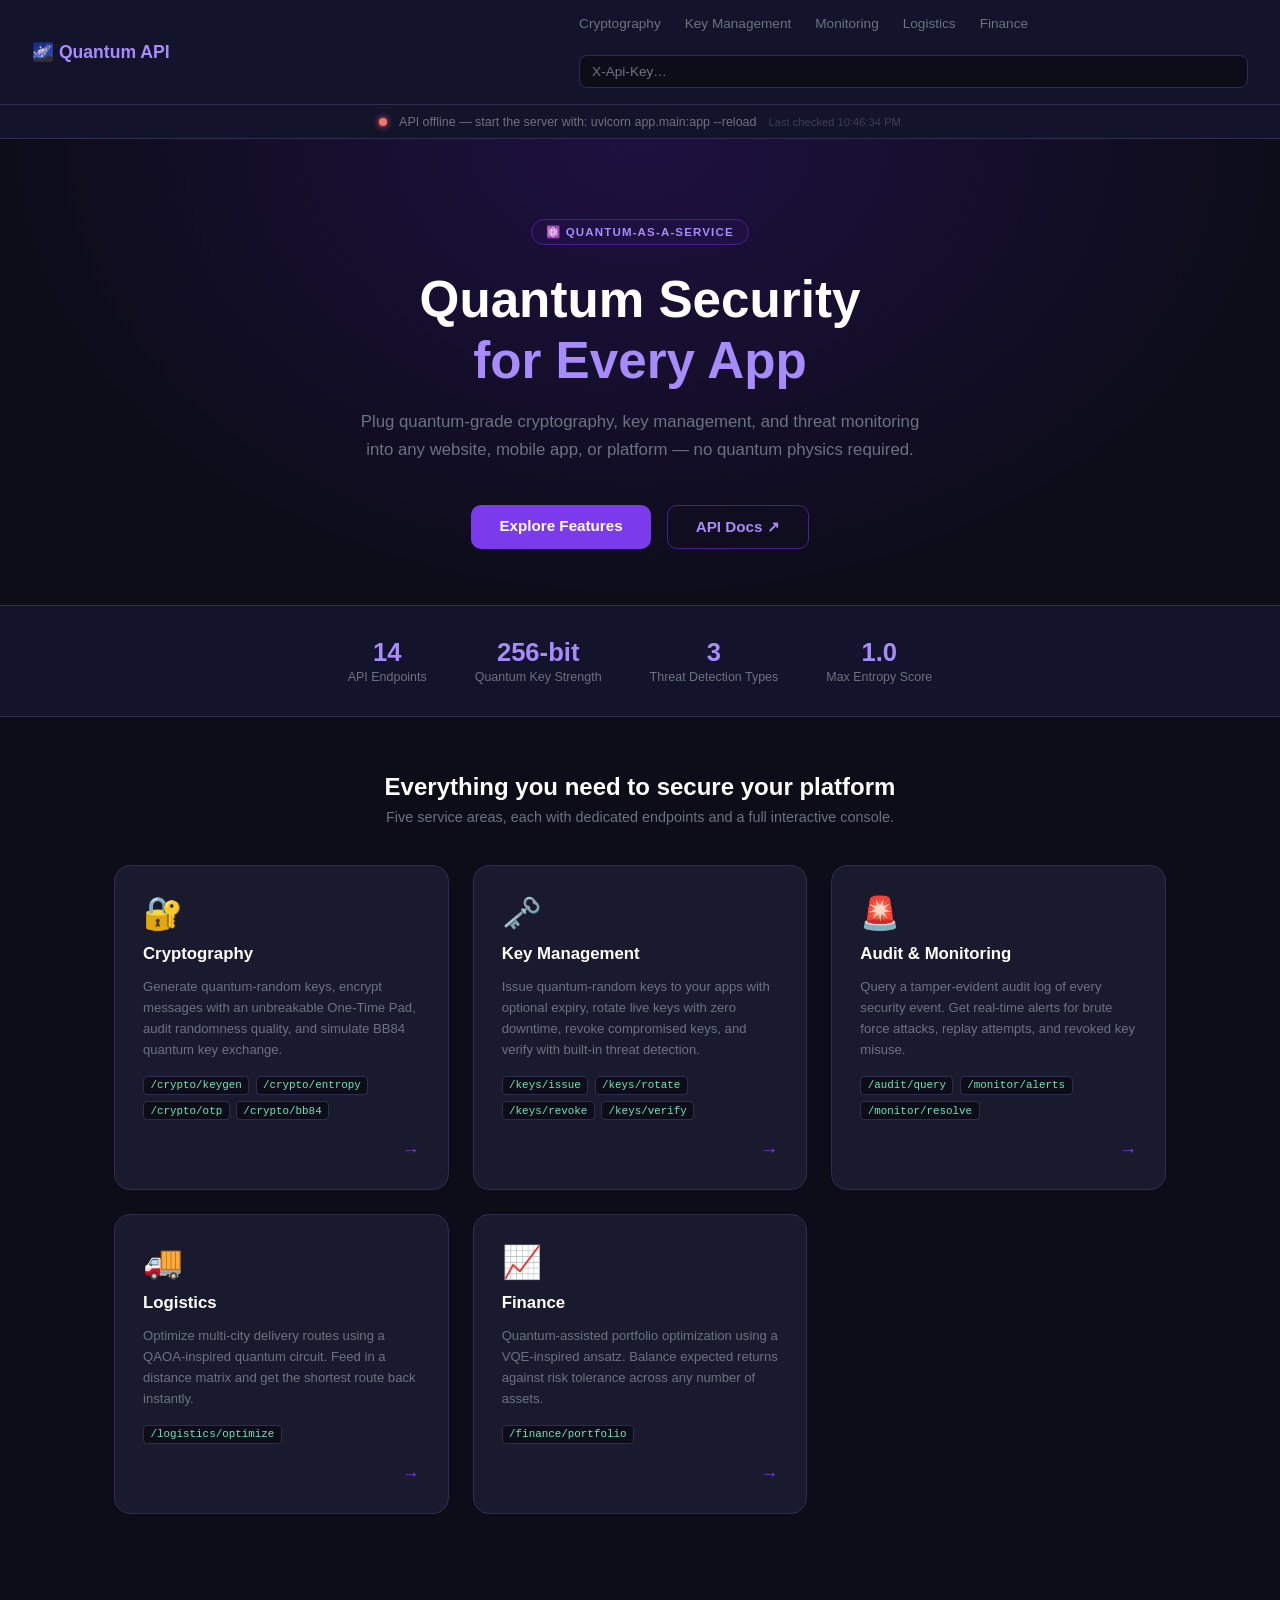
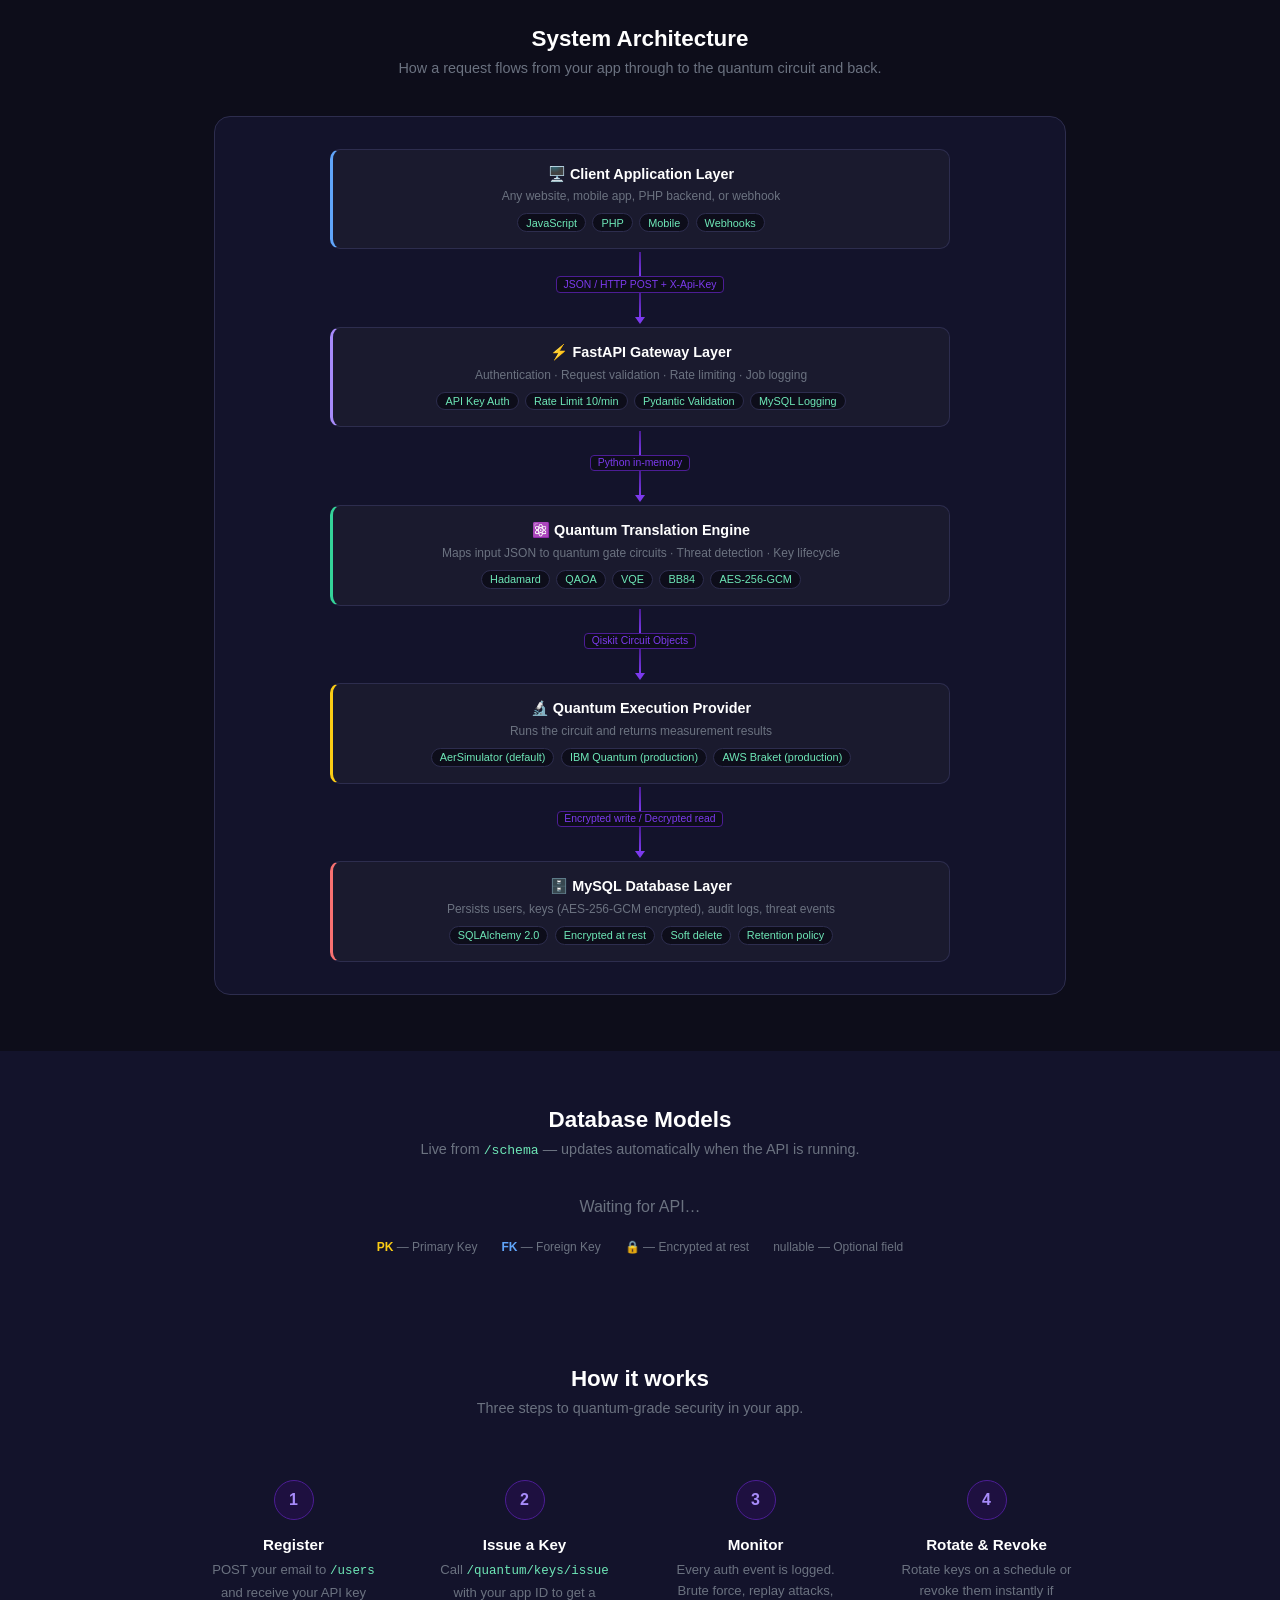
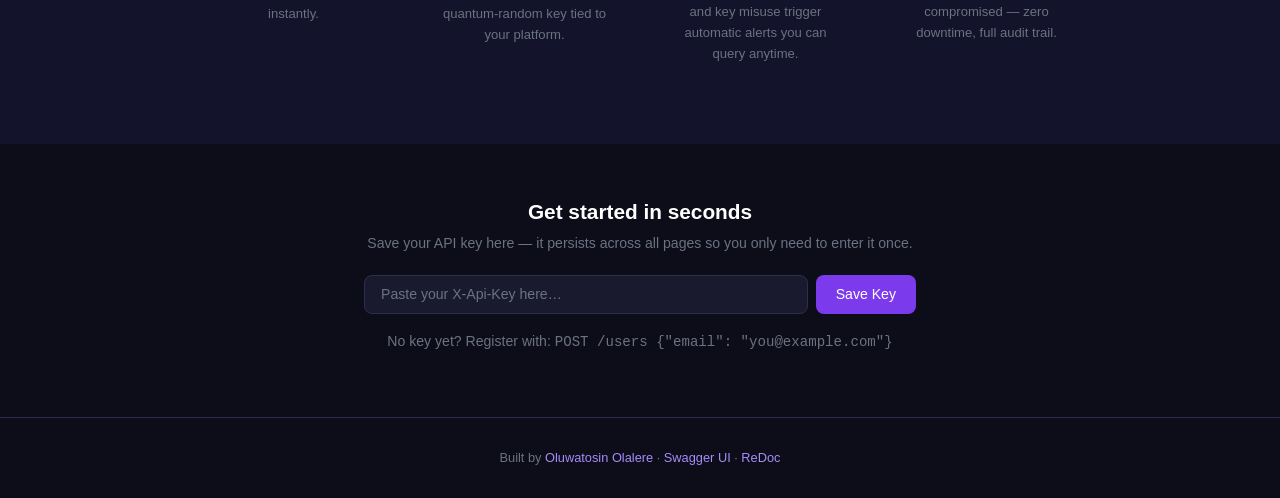
==== commit d2ee86e9: "fix: add missing </style> tag — index page was blank" ====
--- a/frontend/index.html
+++ b/frontend/index.html
@@ -321,6 +321,7 @@
     .health-dot.online  { background: #4ade80; box-shadow: 0 0 6px #4ade80; }
     .health-dot.offline { background: #f87171; box-shadow: 0 0 6px #f87171; }
     .health-ts { color: #374151; font-size: 0.7rem; }
+  </style>
 </head>
 <body>
 
@@ -522,95 +523,17 @@
     </div>
   </section>
 
-  <!-- DB MODEL DIAGRAM -->
+  <!-- DB MODEL DIAGRAM (live) -->
   <section class="model-section">
     <div class="model-inner">
       <h2>Database Models</h2>
-      <p>Six tables powering the platform — hover any model to highlight it.</p>
-      <div class="model-grid">
-
-        <div class="model-card">
-          <div class="model-header mh-user"><span class="model-icon">👤</span> User</div>
-          <div class="model-body">
-            <div class="model-field"><span class="field-name">id</span><span class="field-pk">PK · UUID</span></div>
-            <div class="model-field"><span class="field-name">email</span><span class="field-type">String(255)</span></div>
-            <div class="model-field"><span class="field-name">created_at</span><span class="field-type">DateTime</span></div>
-            <div class="model-field"><span class="field-name">deleted_at</span><span class="field-type">DateTime · nullable</span></div>
-          </div>
-        </div>
-
-        <div class="model-card">
-          <div class="model-header mh-apikey"><span class="model-icon">🔑</span> APIKey</div>
-          <div class="model-body">
-            <div class="model-field"><span class="field-name">id</span><span class="field-pk">PK · UUID</span></div>
-            <div class="model-field"><span class="field-name">key</span><span class="field-type">String(64) · unique</span></div>
-            <div class="model-field"><span class="field-name">user_id</span><span class="field-fk">FK → User</span></div>
-            <div class="model-field"><span class="field-name">created_at</span><span class="field-type">DateTime</span></div>
-          </div>
-        </div>
-
-        <div class="model-card">
-          <div class="model-header mh-joblog"><span class="model-icon">📋</span> JobLog</div>
-          <div class="model-body">
-            <div class="model-field"><span class="field-name">id</span><span class="field-pk">PK · UUID</span></div>
-            <div class="model-field"><span class="field-name">user_id</span><span class="field-fk">FK → User</span></div>
-            <div class="model-field"><span class="field-name">endpoint</span><span class="field-type">String(100)</span></div>
-            <div class="model-field"><span class="field-name">input_data</span><span class="field-type">Text</span></div>
-            <div class="model-field"><span class="field-name">result</span><span class="field-type">Text</span></div>
-            <div class="model-field"><span class="field-name">created_at</span><span class="field-type">DateTime</span></div>
-            <div class="model-field"><span class="field-name">retention_days</span><span class="field-type">Int · default 90</span></div>
-          </div>
-        </div>
-
-        <div class="model-card">
-          <div class="model-header mh-mkey"><span class="model-icon">🗝️</span> ManagedKey</div>
-          <div class="model-body">
-            <div class="model-field"><span class="field-name">id</span><span class="field-pk">PK · UUID</span></div>
-            <div class="model-field"><span class="field-name">user_id</span><span class="field-fk">FK → User</span></div>
-            <div class="model-field"><span class="field-name">app_id</span><span class="field-type">String(100)</span></div>
-            <div class="model-field"><span class="field-name">key_value</span><span class="field-enc">🔒 AES-256-GCM</span></div>
-            <div class="model-field"><span class="field-name">previous_key</span><span class="field-enc">🔒 AES-256-GCM</span></div>
-            <div class="model-field"><span class="field-name">status</span><span class="field-type">active|rotated|revoked</span></div>
-            <div class="model-field"><span class="field-name">key_bits</span><span class="field-type">String(10)</span></div>
-            <div class="model-field"><span class="field-name">expires_at</span><span class="field-type">DateTime · nullable</span></div>
-          </div>
-        </div>
-
-        <div class="model-card">
-          <div class="model-header mh-audit"><span class="model-icon">📜</span> AuditLog</div>
-          <div class="model-body">
-            <div class="model-field"><span class="field-name">id</span><span class="field-pk">PK · UUID</span></div>
-            <div class="model-field"><span class="field-name">user_id</span><span class="field-fk">FK → User</span></div>
-            <div class="model-field"><span class="field-name">app_id</span><span class="field-type">String(100)</span></div>
-            <div class="model-field"><span class="field-name">event_type</span><span class="field-type">String(50)</span></div>
-            <div class="model-field"><span class="field-name">detail</span><span class="field-type">Text</span></div>
-            <div class="model-field"><span class="field-name">ip_address</span><span class="field-type">String(45)</span></div>
-            <div class="model-field"><span class="field-name">created_at</span><span class="field-type">DateTime</span></div>
-            <div class="model-field"><span class="field-name">retention_days</span><span class="field-type">Int · default 365</span></div>
-          </div>
-        </div>
-
-        <div class="model-card">
-          <div class="model-header mh-threat"><span class="model-icon">🚨</span> ThreatEvent</div>
-          <div class="model-body">
-            <div class="model-field"><span class="field-name">id</span><span class="field-pk">PK · UUID</span></div>
-            <div class="model-field"><span class="field-name">user_id</span><span class="field-fk">FK → User</span></div>
-            <div class="model-field"><span class="field-name">app_id</span><span class="field-type">String(100)</span></div>
-            <div class="model-field"><span class="field-name">threat_type</span><span class="field-type">String(50)</span></div>
-            <div class="model-field"><span class="field-name">severity</span><span class="field-type">low|medium|high|critical</span></div>
-            <div class="model-field"><span class="field-name">detail</span><span class="field-type">Text</span></div>
-            <div class="model-field"><span class="field-name">resolved</span><span class="field-type">Boolean</span></div>
-            <div class="model-field"><span class="field-name">created_at</span><span class="field-type">DateTime</span></div>
-          </div>
-        </div>
-
-      </div>
-
-      <!-- Legend -->
+      <p>Live from <code style="color:var(--green);font-size:0.82rem">/schema</code> — updates automatically when the API is running.</p>
+      <div class="model-grid" id="modelGrid"><p style="color:var(--muted);text-align:center;grid-column:1/-1">Waiting for API…</p></div>
       <div style="display:flex;gap:1.5rem;justify-content:center;flex-wrap:wrap;margin-top:1.5rem;font-size:0.75rem;color:var(--muted);">
         <span><span style="color:#facc15;font-weight:700;">PK</span> — Primary Key</span>
-        <span><span style="color:#60a5fa;font-weight:700;">FK</span> — Foreign Key → User</span>
-        <span><span style="color:#34d399;font-weight:700;">🔒</span> — Encrypted at rest (AES-256-GCM)</span>
+        <span><span style="color:#60a5fa;font-weight:700;">FK</span> — Foreign Key</span>
+        <span><span style="color:#34d399;font-weight:700;">🔒</span> — Encrypted at rest</span>
+        <span><span style="color:var(--muted);">nullable</span> — Optional field</span>
       </div>
     </div>
   </section>
@@ -667,6 +590,60 @@
 
   <script src="shared.js"></script>
   <script>
+    // ── ENCRYPTED FIELDS (known from encryption.py) ──────────────────────
+    const ENCRYPTED_FIELDS = new Set(['key_value', 'previous_key']);
+
+    // ── TABLE DISPLAY CONFIG ─────────────────────────────────────────────
+    const TABLE_META = {
+      users:        { icon: '👤', cls: 'mh-user',   label: 'User' },
+      api_keys:     { icon: '🔑', cls: 'mh-apikey', label: 'APIKey' },
+      job_logs:     { icon: '📋', cls: 'mh-joblog', label: 'JobLog' },
+      managed_keys: { icon: '🗝️', cls: 'mh-mkey',   label: 'ManagedKey' },
+      audit_logs:   { icon: '📜', cls: 'mh-audit',  label: 'AuditLog' },
+      threat_events:{ icon: '🚨', cls: 'mh-threat', label: 'ThreatEvent' },
+    };
+
+    function renderSchema(tables) {
+      const grid = document.getElementById('modelGrid');
+      grid.innerHTML = tables.map(({ table, columns }) => {
+        const meta = TABLE_META[table] || { icon: '🗄️', cls: 'mh-user', label: table };
+        const fields = columns.map(col => {
+          let badge = '';
+          if (ENCRYPTED_FIELDS.has(col.name)) {
+            badge = `<span class="field-enc">🔒 AES-256-GCM</span>`;
+          } else if (col.tags.includes('PK')) {
+            badge = `<span class="field-pk">PK · ${col.type}</span>`;
+          } else {
+            const fk = col.tags.find(t => t.startsWith('FK'));
+            if (fk) {
+              badge = `<span class="field-fk">${fk.replace('FK→', 'FK → ')}</span>`;
+            } else {
+              const nullable = col.tags.includes('nullable') ? ' · nullable' : '';
+              badge = `<span class="field-type">${col.type}${nullable}</span>`;
+            }
+          }
+          return `<div class="model-field"><span class="field-name">${col.name}</span>${badge}</div>`;
+        }).join('');
+        return `
+          <div class="model-card">
+            <div class="model-header ${meta.cls}"><span class="model-icon">${meta.icon}</span> ${meta.label}</div>
+            <div class="model-body">${fields}</div>
+          </div>`;
+      }).join('');
+    }
+
+    async function loadSchema() {
+      try {
+        const res = await fetch('http://127.0.0.1:8000/schema');
+        if (!res.ok) throw new Error();
+        renderSchema(await res.json());
+      } catch {
+        // API offline — leave existing content, health bar already shows status
+      }
+    }
+    loadSchema();
+    setInterval(loadSchema, 30000);
+
     // Live API health polling
     async function checkHealth() {
       const dot = document.getElementById('healthDot');
